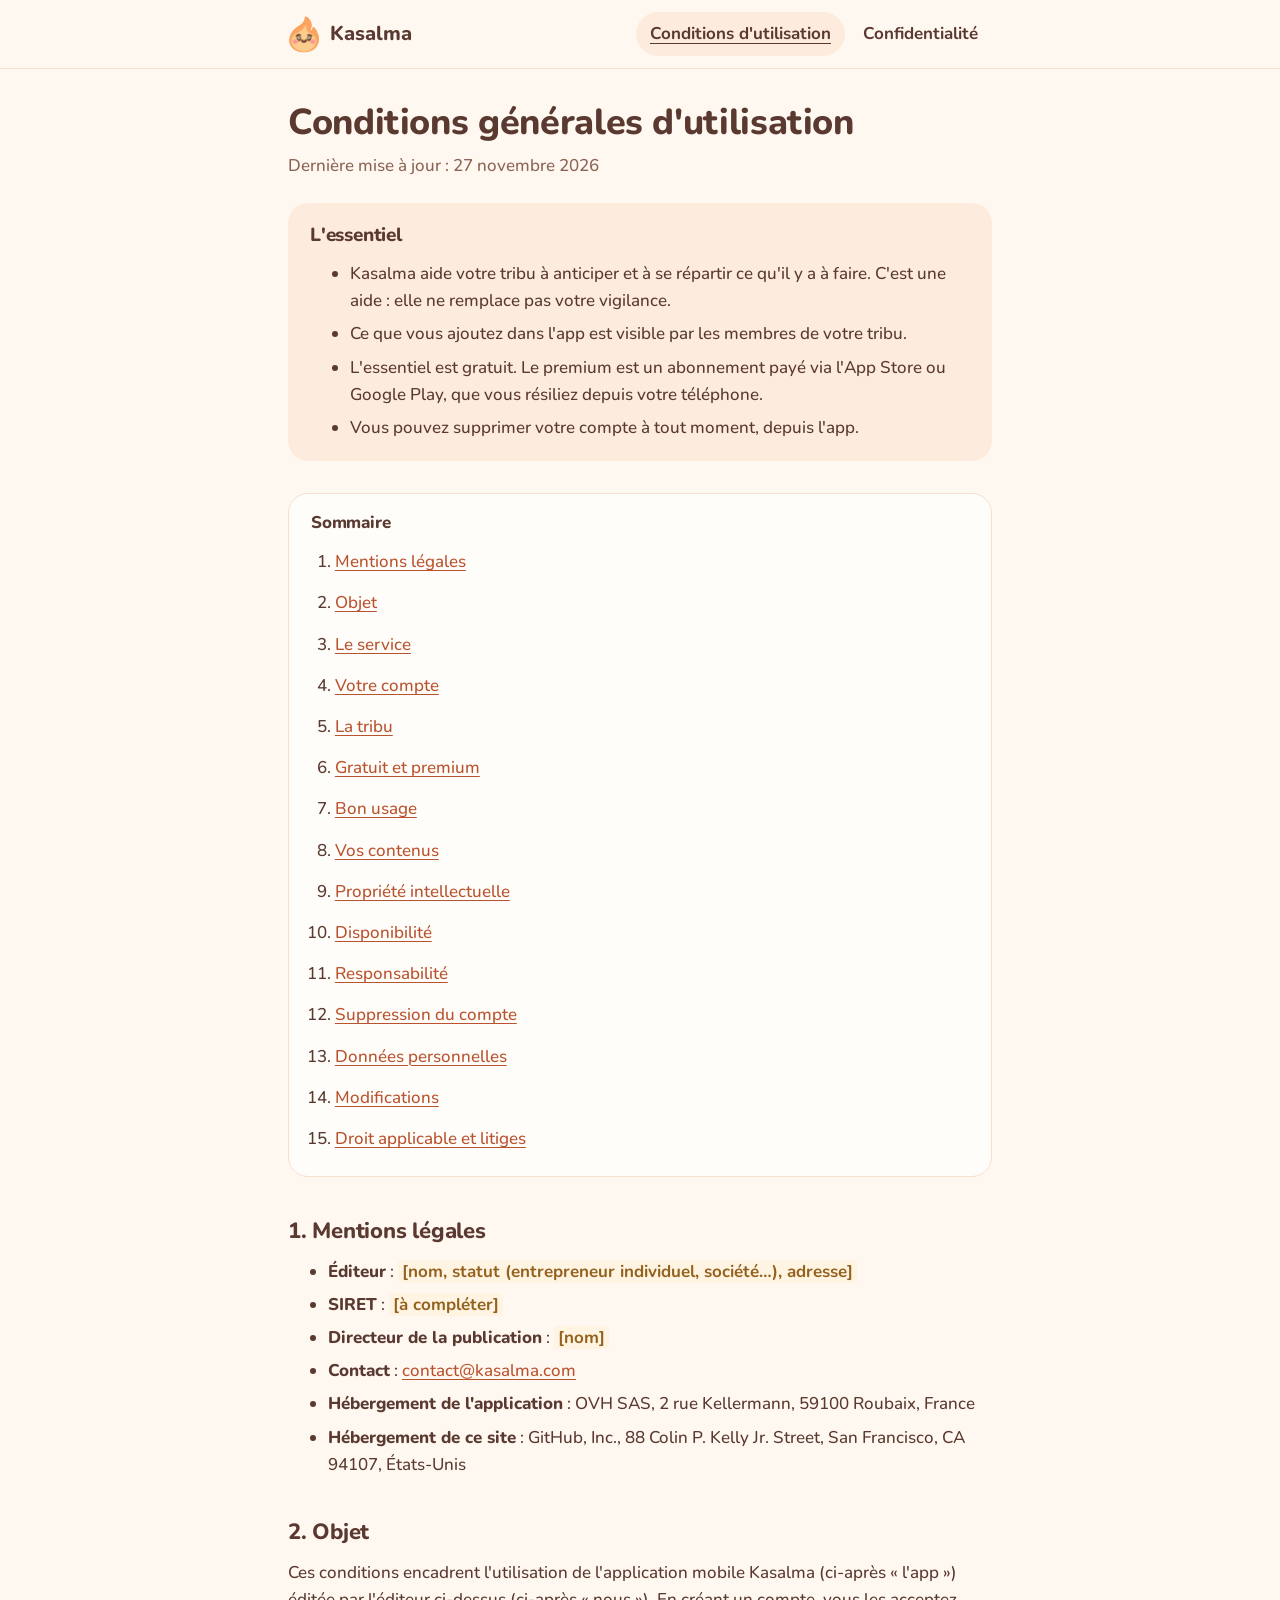
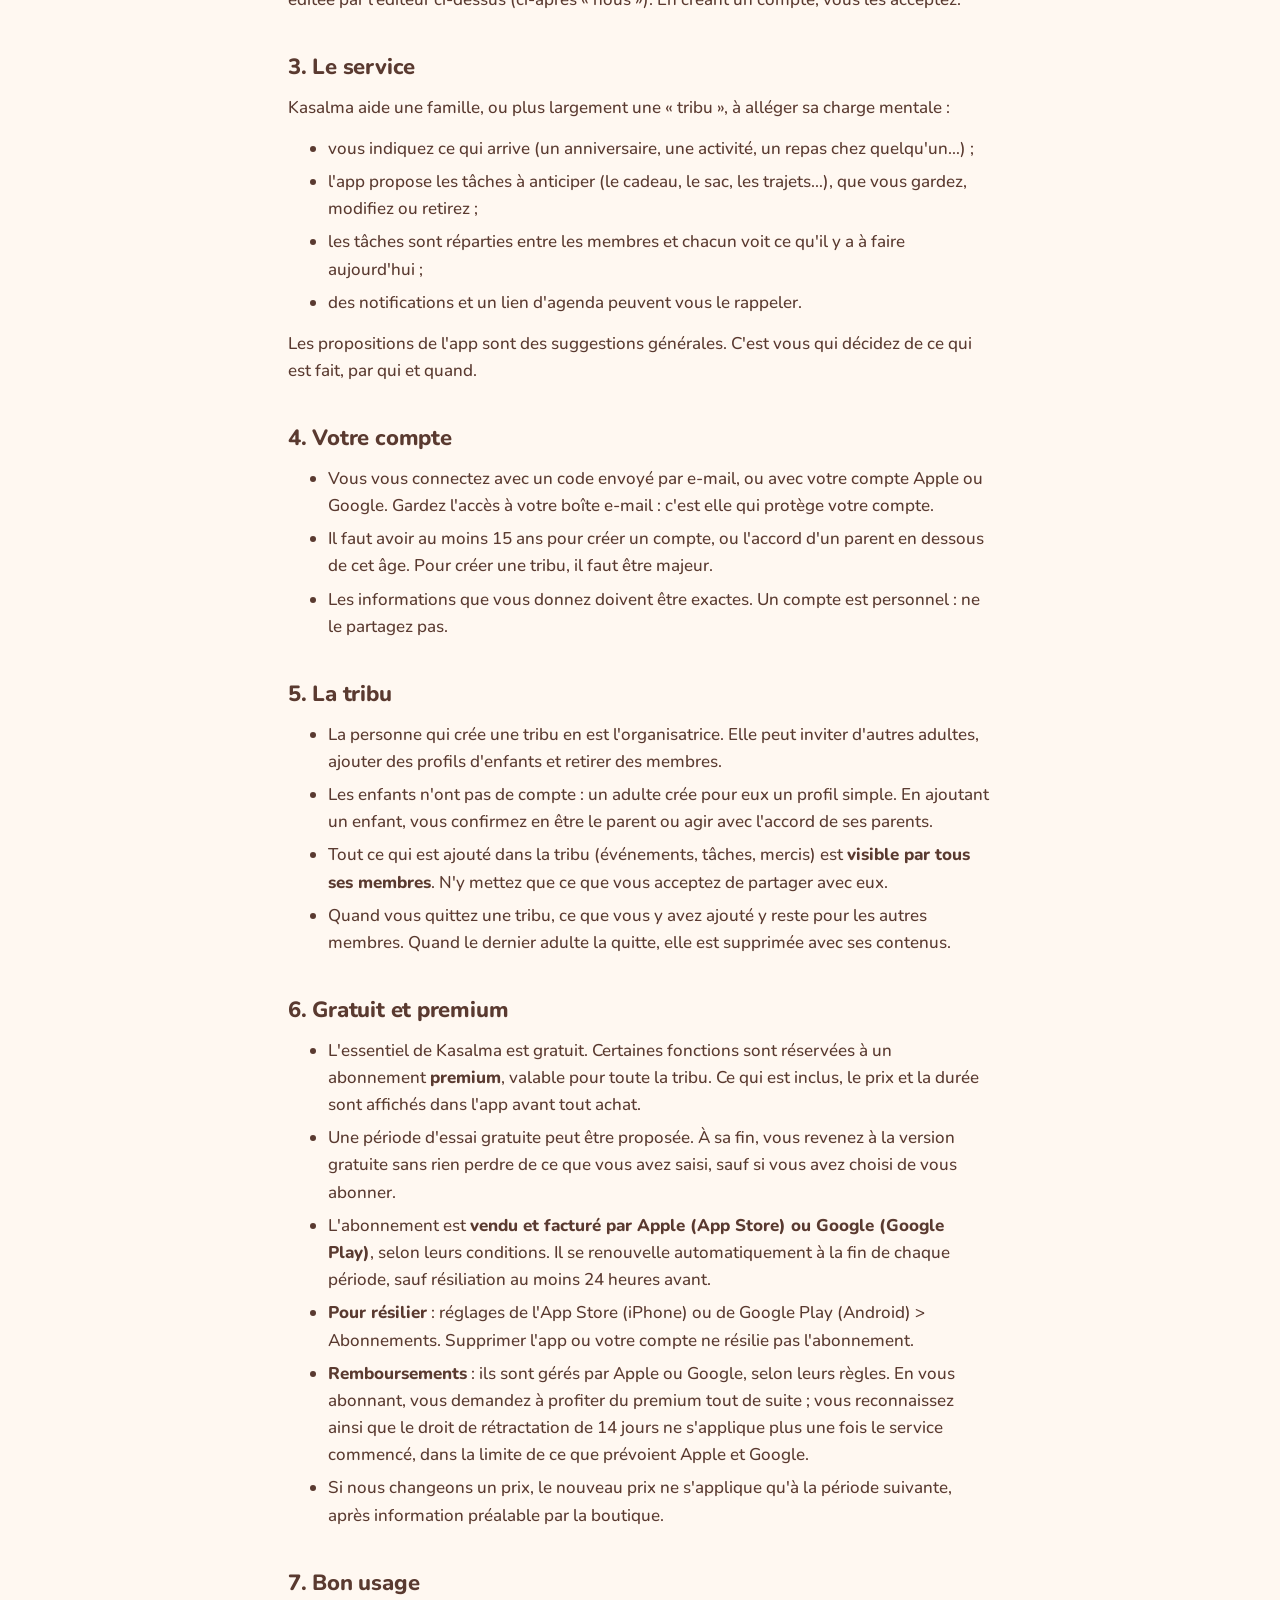
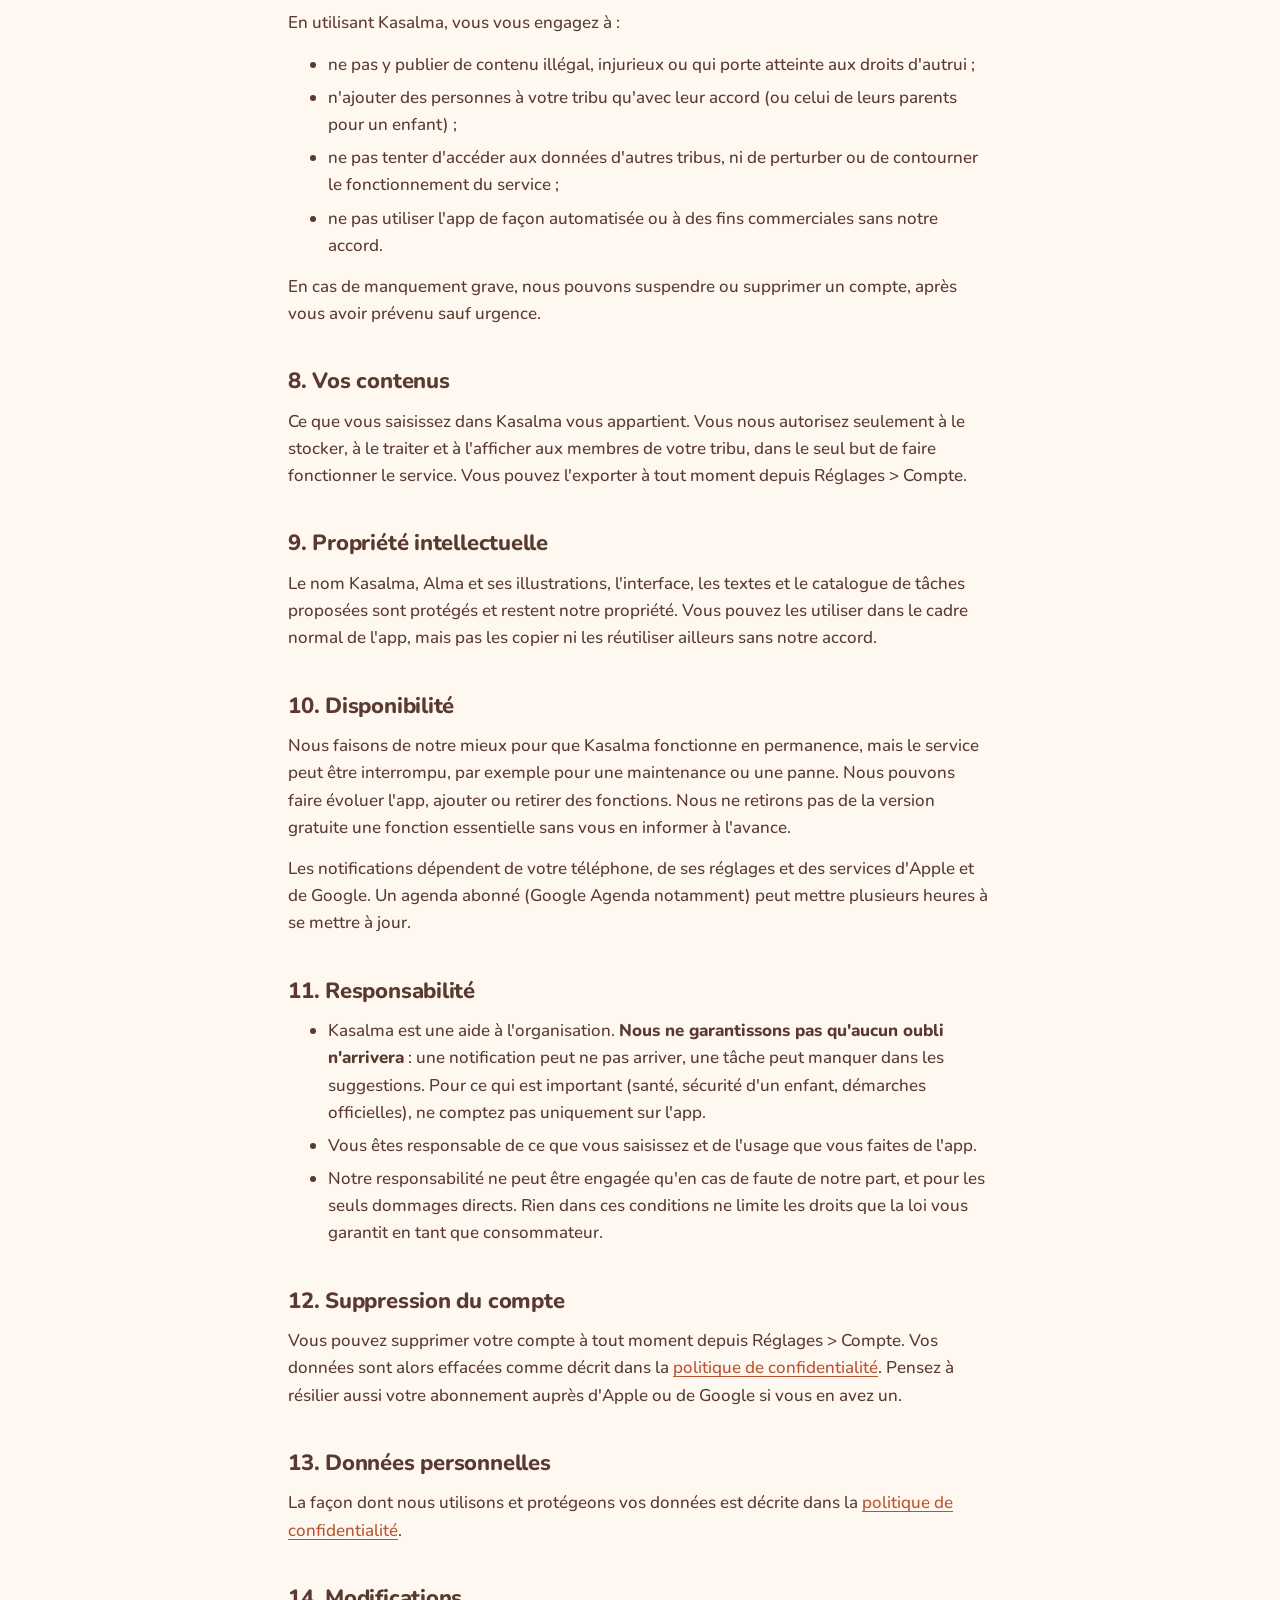
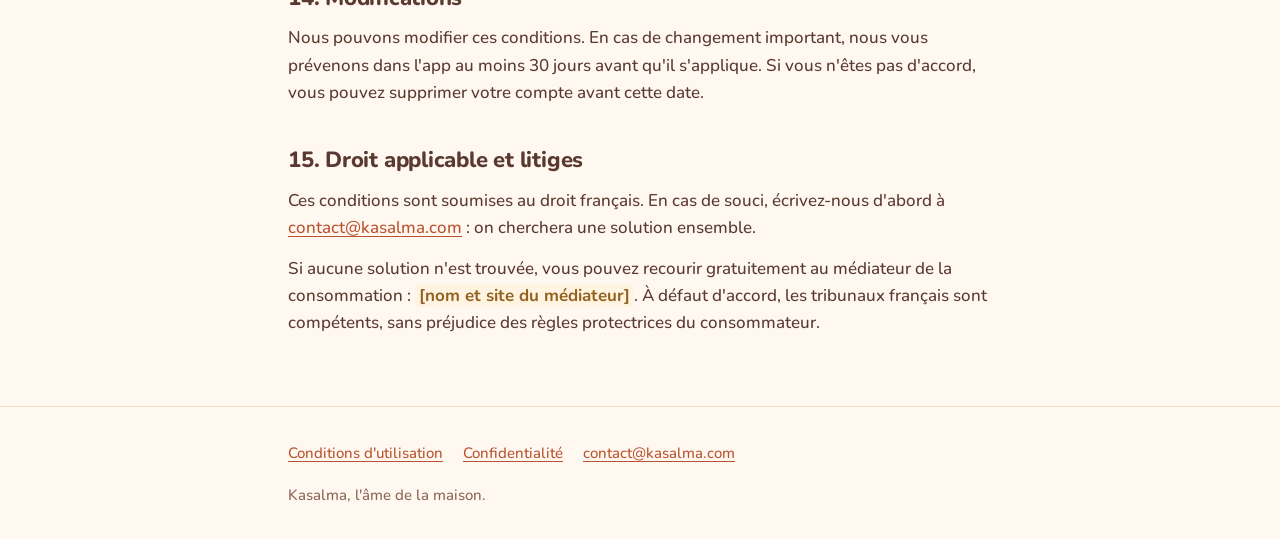
==== docs/fr/cgu/index.html @ 4146f673 "Pages légales sous /fr/ (/fr/cgu/, /fr/confidentialite/) Prépare une future version anglaise (/en/)." ====
<!doctype html>
<html lang="fr">
<head>
  <meta charset="utf-8">
  <meta name="viewport" content="width=device-width, initial-scale=1">
  <title>Conditions d'utilisation · Kasalma</title>
  <meta name="description" content="Les conditions générales d'utilisation de l'application Kasalma et les mentions légales.">
  <meta name="theme-color" content="#FFF8F1" media="(prefers-color-scheme: light)">
  <meta name="theme-color" content="#33231E" media="(prefers-color-scheme: dark)">
  <link rel="icon" href="../../assets/favicon.svg" type="image/svg+xml">
  <link rel="stylesheet" href="../../assets/style.css">
  <link rel="canonical" href="https://kasalma.com/fr/cgu/">
  <script src="../../assets/site.js" defer></script>
</head>
<body>
  <a class="skip-link" href="#contenu">Aller au contenu</a>

  <header class="site-header">
    <div class="wrap">
      <a class="brand" href="../../"><img src="../../assets/alma.svg" alt="" width="32" height="37">Kasalma</a>
      <nav class="site-nav" aria-label="Menu principal">
        <ul>
          <li><a href="./" aria-current="page">Conditions d'utilisation</a></li>
          <li><a href="../confidentialite/">Confidentialité</a></li>
        </ul>
      </nav>
    </div>
  </header>

  <main id="contenu" tabindex="-1">
    <div class="wrap">
      <h1>Conditions générales d'utilisation</h1>
      <p class="meta">Dernière mise à jour : 27 novembre 2026</p>

      <section class="summary-box" aria-labelledby="essentiel">
        <h2 id="essentiel">L'essentiel</h2>
        <ul>
          <li>Kasalma aide votre tribu à anticiper et à se répartir ce qu'il y a à faire. C'est une aide : elle ne remplace pas votre vigilance.</li>
          <li>Ce que vous ajoutez dans l'app est visible par les membres de votre tribu.</li>
          <li>L'essentiel est gratuit. Le premium est un abonnement payé via l'App Store ou Google Play, que vous résiliez depuis votre téléphone.</li>
          <li>Vous pouvez supprimer votre compte à tout moment, depuis l'app.</li>
        </ul>
      </section>

      <nav class="toc" aria-labelledby="sommaire">
        <h2 id="sommaire">Sommaire</h2>
        <ol>
          <li><a href="#mentions">Mentions légales</a></li>
          <li><a href="#objet">Objet</a></li>
          <li><a href="#service">Le service</a></li>
          <li><a href="#compte">Votre compte</a></li>
          <li><a href="#tribu">La tribu</a></li>
          <li><a href="#premium">Gratuit et premium</a></li>
          <li><a href="#usage">Bon usage</a></li>
          <li><a href="#contenus">Vos contenus</a></li>
          <li><a href="#propriete">Propriété intellectuelle</a></li>
          <li><a href="#disponibilite">Disponibilité</a></li>
          <li><a href="#responsabilite">Responsabilité</a></li>
          <li><a href="#fin">Suppression du compte</a></li>
          <li><a href="#donnees">Données personnelles</a></li>
          <li><a href="#modifications">Modifications</a></li>
          <li><a href="#droit">Droit applicable et litiges</a></li>
        </ol>
      </nav>

      <h2 id="mentions">1. Mentions légales</h2>
      <ul>
        <li><strong>Éditeur</strong> : <span class="todo">[nom, statut (entrepreneur individuel, société…), adresse]</span></li>
        <li><strong>SIRET</strong> : <span class="todo">[à compléter]</span></li>
        <li><strong>Directeur de la publication</strong> : <span class="todo">[nom]</span></li>
        <li><strong>Contact</strong> : <a href="mailto:contact@kasalma.com">contact@kasalma.com</a></li>
        <li><strong>Hébergement de l'application</strong> : OVH SAS, 2 rue Kellermann, 59100 Roubaix, France</li>
        <li><strong>Hébergement de ce site</strong> : GitHub, Inc., 88 Colin P. Kelly Jr. Street, San Francisco, CA 94107, États-Unis</li>
      </ul>

      <h2 id="objet">2. Objet</h2>
      <p>Ces conditions encadrent l'utilisation de l'application mobile Kasalma (ci-après « l'app ») éditée par l'éditeur ci-dessus (ci-après « nous »). En créant un compte, vous les acceptez.</p>

      <h2 id="service">3. Le service</h2>
      <p>Kasalma aide une famille, ou plus largement une « tribu », à alléger sa charge mentale :</p>
      <ul>
        <li>vous indiquez ce qui arrive (un anniversaire, une activité, un repas chez quelqu'un…) ;</li>
        <li>l'app propose les tâches à anticiper (le cadeau, le sac, les trajets…), que vous gardez, modifiez ou retirez ;</li>
        <li>les tâches sont réparties entre les membres et chacun voit ce qu'il y a à faire aujourd'hui ;</li>
        <li>des notifications et un lien d'agenda peuvent vous le rappeler.</li>
      </ul>
      <p>Les propositions de l'app sont des suggestions générales. C'est vous qui décidez de ce qui est fait, par qui et quand.</p>

      <h2 id="compte">4. Votre compte</h2>
      <ul>
        <li>Vous vous connectez avec un code envoyé par e-mail, ou avec votre compte Apple ou Google. Gardez l'accès à votre boîte e-mail : c'est elle qui protège votre compte.</li>
        <li>Il faut avoir au moins 15 ans pour créer un compte, ou l'accord d'un parent en dessous de cet âge. Pour créer une tribu, il faut être majeur.</li>
        <li>Les informations que vous donnez doivent être exactes. Un compte est personnel : ne le partagez pas.</li>
      </ul>

      <h2 id="tribu">5. La tribu</h2>
      <ul>
        <li>La personne qui crée une tribu en est l'organisatrice. Elle peut inviter d'autres adultes, ajouter des profils d'enfants et retirer des membres.</li>
        <li>Les enfants n'ont pas de compte : un adulte crée pour eux un profil simple. En ajoutant un enfant, vous confirmez en être le parent ou agir avec l'accord de ses parents.</li>
        <li>Tout ce qui est ajouté dans la tribu (événements, tâches, mercis) est <strong>visible par tous ses membres</strong>. N'y mettez que ce que vous acceptez de partager avec eux.</li>
        <li>Quand vous quittez une tribu, ce que vous y avez ajouté y reste pour les autres membres. Quand le dernier adulte la quitte, elle est supprimée avec ses contenus.</li>
      </ul>

      <h2 id="premium">6. Gratuit et premium</h2>
      <ul>
        <li>L'essentiel de Kasalma est gratuit. Certaines fonctions sont réservées à un abonnement <strong>premium</strong>, valable pour toute la tribu. Ce qui est inclus, le prix et la durée sont affichés dans l'app avant tout achat.</li>
        <li>Une période d'essai gratuite peut être proposée. À sa fin, vous revenez à la version gratuite sans rien perdre de ce que vous avez saisi, sauf si vous avez choisi de vous abonner.</li>
        <li>L'abonnement est <strong>vendu et facturé par Apple (App Store) ou Google (Google Play)</strong>, selon leurs conditions. Il se renouvelle automatiquement à la fin de chaque période, sauf résiliation au moins 24 heures avant.</li>
        <li><strong>Pour résilier</strong> : réglages de l'App Store (iPhone) ou de Google Play (Android) &gt; Abonnements. Supprimer l'app ou votre compte ne résilie pas l'abonnement.</li>
        <li><strong>Remboursements</strong> : ils sont gérés par Apple ou Google, selon leurs règles. En vous abonnant, vous demandez à profiter du premium tout de suite ; vous reconnaissez ainsi que le droit de rétractation de 14 jours ne s'applique plus une fois le service commencé, dans la limite de ce que prévoient Apple et Google.</li>
        <li>Si nous changeons un prix, le nouveau prix ne s'applique qu'à la période suivante, après information préalable par la boutique.</li>
      </ul>

      <h2 id="usage">7. Bon usage</h2>
      <p>En utilisant Kasalma, vous vous engagez à :</p>
      <ul>
        <li>ne pas y publier de contenu illégal, injurieux ou qui porte atteinte aux droits d'autrui ;</li>
        <li>n'ajouter des personnes à votre tribu qu'avec leur accord (ou celui de leurs parents pour un enfant) ;</li>
        <li>ne pas tenter d'accéder aux données d'autres tribus, ni de perturber ou de contourner le fonctionnement du service ;</li>
        <li>ne pas utiliser l'app de façon automatisée ou à des fins commerciales sans notre accord.</li>
      </ul>
      <p>En cas de manquement grave, nous pouvons suspendre ou supprimer un compte, après vous avoir prévenu sauf urgence.</p>

      <h2 id="contenus">8. Vos contenus</h2>
      <p>Ce que vous saisissez dans Kasalma vous appartient. Vous nous autorisez seulement à le stocker, à le traiter et à l'afficher aux membres de votre tribu, dans le seul but de faire fonctionner le service. Vous pouvez l'exporter à tout moment depuis Réglages &gt; Compte.</p>

      <h2 id="propriete">9. Propriété intellectuelle</h2>
      <p>Le nom Kasalma, Alma et ses illustrations, l'interface, les textes et le catalogue de tâches proposées sont protégés et restent notre propriété. Vous pouvez les utiliser dans le cadre normal de l'app, mais pas les copier ni les réutiliser ailleurs sans notre accord.</p>

      <h2 id="disponibilite">10. Disponibilité</h2>
      <p>Nous faisons de notre mieux pour que Kasalma fonctionne en permanence, mais le service peut être interrompu, par exemple pour une maintenance ou une panne. Nous pouvons faire évoluer l'app, ajouter ou retirer des fonctions. Nous ne retirons pas de la version gratuite une fonction essentielle sans vous en informer à l'avance.</p>
      <p>Les notifications dépendent de votre téléphone, de ses réglages et des services d'Apple et de Google. Un agenda abonné (Google Agenda notamment) peut mettre plusieurs heures à se mettre à jour.</p>

      <h2 id="responsabilite">11. Responsabilité</h2>
      <ul>
        <li>Kasalma est une aide à l'organisation. <strong>Nous ne garantissons pas qu'aucun oubli n'arrivera</strong> : une notification peut ne pas arriver, une tâche peut manquer dans les suggestions. Pour ce qui est important (santé, sécurité d'un enfant, démarches officielles), ne comptez pas uniquement sur l'app.</li>
        <li>Vous êtes responsable de ce que vous saisissez et de l'usage que vous faites de l'app.</li>
        <li>Notre responsabilité ne peut être engagée qu'en cas de faute de notre part, et pour les seuls dommages directs. Rien dans ces conditions ne limite les droits que la loi vous garantit en tant que consommateur.</li>
      </ul>

      <h2 id="fin">12. Suppression du compte</h2>
      <p>Vous pouvez supprimer votre compte à tout moment depuis Réglages &gt; Compte. Vos données sont alors effacées comme décrit dans la <a href="../confidentialite/#duree">politique de confidentialité</a>. Pensez à résilier aussi votre abonnement auprès d'Apple ou de Google si vous en avez un.</p>

      <h2 id="donnees">13. Données personnelles</h2>
      <p>La façon dont nous utilisons et protégeons vos données est décrite dans la <a href="../confidentialite/">politique de confidentialité</a>.</p>

      <h2 id="modifications">14. Modifications</h2>
      <p>Nous pouvons modifier ces conditions. En cas de changement important, nous vous prévenons dans l'app au moins 30 jours avant qu'il s'applique. Si vous n'êtes pas d'accord, vous pouvez supprimer votre compte avant cette date.</p>

      <h2 id="droit">15. Droit applicable et litiges</h2>
      <p>Ces conditions sont soumises au droit français. En cas de souci, écrivez-nous d'abord à <a href="mailto:contact@kasalma.com">contact@kasalma.com</a> : on cherchera une solution ensemble.</p>
      <p>Si aucune solution n'est trouvée, vous pouvez recourir gratuitement au médiateur de la consommation : <span class="todo">[nom et site du médiateur]</span>. À défaut d'accord, les tribunaux français sont compétents, sans préjudice des règles protectrices du consommateur.</p>
    </div>
  </main>

  <footer class="site-footer">
    <div class="wrap">
      <ul>
        <li><a href="./">Conditions d'utilisation</a></li>
        <li><a href="../confidentialite/">Confidentialité</a></li>
        <li><a href="mailto:contact@kasalma.com">contact@kasalma.com</a></li>
      </ul>
      <p>Kasalma, l'âme de la maison.</p>
    </div>
  </footer>
</body>
</html>
---- docs/assets/style.css ----
/* Kasalma — site. Couleurs et typo reprises du handoff design (tokens/colors.css, typography.css). */

@font-face {
  font-family: 'Nunito';
  src: url('fonts/Nunito_500Medium.ttf') format('truetype');
  font-weight: 500;
  font-style: normal;
  font-display: swap;
}
@font-face {
  font-family: 'Nunito';
  src: url('fonts/Nunito_700Bold.ttf') format('truetype');
  font-weight: 700;
  font-style: normal;
  font-display: swap;
}
@font-face {
  font-family: 'Nunito';
  src: url('fonts/Nunito_800ExtraBold.ttf') format('truetype');
  font-weight: 800;
  font-style: normal;
  font-display: swap;
}

:root {
  color-scheme: light dark;
  --font-sans: 'Nunito', ui-rounded, 'SF Pro Rounded', system-ui, sans-serif;

  --bg-app: #FFF8F1;
  --bg-sunken: #FDEFE4;
  --surface-card: #FFFDF9;
  --surface-hearth: #FDEBDD;
  --border-soft: #F5E0D0;
  --border-strong: #D4AE97;
  --text-strong: #5A3A30;
  --text-body: #5A3A30;
  --text-muted: #8C6455;
  --text-link: #B9532F;
  --accent: #B9532F;
  --accent-hover: #9E4626;
  --text-on-accent: #FFFFFF;
  --gentle-bg: #FFF4E2;
  --gentle-fg: #94621F;
  --focus-ring: #4E7563;

  --radius-card: 20px;
  --radius-pill: 999px;
}

@media (prefers-color-scheme: dark) {
  :root {
    --bg-app: #33231E;
    --bg-sunken: #2B1D18;
    --surface-card: #402D26;
    --surface-hearth: #4A3128;
    --border-soft: #4A352D;
    --border-strong: #5A4239;
    --text-strong: #FBEFE6;
    --text-body: #FBEFE6;
    --text-muted: #D9C2B5;
    --text-link: #F6A882;
    --accent: #F6A882;
    --accent-hover: #F9BB9A;
    --text-on-accent: #33231E;
    --gentle-bg: #3A2A15;
    --gentle-fg: #FFD190;
    --focus-ring: #93C2AC;
  }
}

*,
*::before,
*::after {
  box-sizing: border-box;
}

html {
  -webkit-text-size-adjust: 100%;
  text-size-adjust: 100%;
}

body {
  margin: 0;
  background: var(--bg-app);
  color: var(--text-body);
  font: 500 1.0625rem/1.6 var(--font-sans);
  overflow-wrap: break-word;
}

@media (prefers-reduced-motion: no-preference) {
  html { scroll-behavior: smooth; }
}

a {
  color: var(--text-link);
  text-decoration-thickness: 1px;
  text-underline-offset: 0.18em;
}
a:hover { text-decoration-thickness: 2px; }

:focus-visible {
  outline: 3px solid var(--focus-ring);
  outline-offset: 3px;
  border-radius: 6px;
}

.skip-link {
  position: absolute;
  left: 16px;
  top: -100px;
  z-index: 10;
  padding: 12px 18px;
  background: var(--accent);
  color: var(--text-on-accent);
  font-weight: 700;
  border-radius: var(--radius-pill);
  text-decoration: none;
}
.skip-link:focus { top: 12px; }

.wrap {
  width: 100%;
  max-width: 46rem;
  margin: 0 auto;
  padding: 0 16px;
}

/* En-tête */
.site-header {
  border-bottom: 1px solid var(--border-soft);
}
.site-header .wrap {
  display: flex;
  flex-wrap: wrap;
  align-items: center;
  justify-content: space-between;
  gap: 8px 16px;
  padding-top: 12px;
  padding-bottom: 12px;
}
.brand {
  display: inline-flex;
  align-items: center;
  gap: 10px;
  min-height: 44px;
  color: var(--text-strong);
  font-weight: 800;
  font-size: 1.25rem;
  text-decoration: none;
}
.brand img { width: 32px; height: 37px; }

.site-nav ul {
  display: flex;
  flex-wrap: wrap;
  gap: 4px;
  margin: 0;
  padding: 0;
  list-style: none;
}
.site-nav li + li { margin-top: 0; }
.site-nav a {
  display: inline-flex;
  align-items: center;
  min-height: 44px;
  padding: 0 14px;
  border-radius: var(--radius-pill);
  color: var(--text-strong);
  font-weight: 700;
  text-decoration: none;
}
.site-nav a:hover { background: var(--bg-sunken); }
.site-nav a[aria-current="page"] {
  background: var(--surface-hearth);
  text-decoration: underline;
  text-underline-offset: 0.25em;
}

/* Contenu */
main { padding: 32px 0 56px; }

h1, h2, h3 {
  color: var(--text-strong);
  font-weight: 800;
  letter-spacing: -0.01em;
}
h1 { font-size: clamp(1.75rem, 1.3rem + 2vw, 2.25rem); line-height: 1.2; margin: 0 0 8px; }
h2 { font-size: 1.375rem; line-height: 1.3; margin: 40px 0 12px; scroll-margin-top: 16px; }
h3 { font-size: 1.1875rem; line-height: 1.35; margin: 24px 0 8px; }

p, ul, ol, table { margin: 0 0 14px; }
li + li { margin-top: 6px; }
strong { font-weight: 800; color: var(--text-strong); }

.meta {
  color: var(--text-muted);
  margin-bottom: 24px;
}

.summary-box {
  margin: 0 0 32px;
  padding: 20px 22px;
  background: var(--surface-hearth);
  border-radius: var(--radius-card);
}
.summary-box h2 { margin-top: 0; font-size: 1.1875rem; }
.summary-box ul { margin-bottom: 0; }

.toc {
  margin: 0 0 32px;
  padding: 18px 22px;
  background: var(--surface-card);
  border: 1px solid var(--border-soft);
  border-radius: var(--radius-card);
}
.toc h2 { margin: 0 0 8px; font-size: 1.0625rem; }
.toc ol { margin: 0; padding-left: 1.4em; }
.toc li + li { margin-top: 2px; }
.toc a { display: inline-block; padding: 6px 0; }

/* Mention à compléter avant publication */
.todo {
  padding: 0 4px;
  background: var(--gentle-bg);
  color: var(--gentle-fg);
  border-radius: 4px;
  font-weight: 700;
}

.table-scroll { overflow-x: auto; margin: 0 0 14px; }
table {
  width: 100%;
  border-collapse: collapse;
  font-size: 0.9375rem;
  line-height: 1.5;
}
caption {
  text-align: left;
  font-weight: 700;
  color: var(--text-strong);
  padding-bottom: 8px;
}
th, td {
  padding: 10px 12px;
  text-align: left;
  vertical-align: top;
  border-bottom: 1px solid var(--border-soft);
}
thead th {
  background: var(--bg-sunken);
  color: var(--text-strong);
  font-weight: 800;
}

/* Accueil */
.hero {
  display: grid;
  justify-items: center;
  text-align: center;
  padding: 24px 0 8px;
}
.hero img { width: 140px; height: auto; margin-bottom: 16px; }
.hero .tagline {
  font-size: 1.1875rem;
  max-width: 32rem;
  margin: 8px auto 24px;
}

/* Pied de page */
.site-footer {
  border-top: 1px solid var(--border-soft);
  padding: 24px 0 32px;
  color: var(--text-muted);
  font-size: 0.9375rem;
}
.site-footer ul {
  display: flex;
  flex-wrap: wrap;
  gap: 4px 20px;
  margin: 0 0 8px;
  padding: 0;
  list-style: none;
}
.site-footer li + li { margin-top: 0; }
.site-footer a { display: inline-block; padding: 10px 0; }
.site-footer p { margin: 0; }

/* Sur téléphone, les tableaux deviennent des fiches : chaque cellule affiche son intitulé. */
@media (max-width: 559px) {
  table.stack thead {
    position: absolute;
    width: 1px;
    height: 1px;
    overflow: hidden;
    clip-path: inset(50%);
    white-space: nowrap;
  }
  table.stack,
  table.stack caption,
  table.stack tbody,
  table.stack tr,
  table.stack th,
  table.stack td {
    display: block;
  }
  table.stack tr {
    margin-bottom: 12px;
    padding: 12px 14px;
    background: var(--surface-card);
    border: 1px solid var(--border-soft);
    border-radius: 14px;
  }
  table.stack th,
  table.stack td {
    padding: 4px 0;
    border: 0;
  }
  table.stack [data-label]::before {
    content: attr(data-label);
    display: block;
    color: var(--text-muted);
    font-size: 0.8125rem;
    font-weight: 700;
  }
  table.stack th[scope="row"]::before { display: none; }
  table.stack th[scope="row"] { font-size: 1.0625rem; }
}

/* ——— Utilitaires ——— */
.sr-only {
  position: absolute;
  width: 1px;
  height: 1px;
  overflow: hidden;
  clip-path: inset(50%);
  white-space: nowrap;
}
.hp { position: absolute; left: -10000px; width: 1px; height: 1px; overflow: hidden; }
.wrap-wide { max-width: 68rem; }

.btn {
  display: inline-flex;
  align-items: center;
  justify-content: center;
  min-height: 48px;
  padding: 0 22px;
  border: 0;
  border-radius: var(--radius-pill);
  background: var(--accent);
  color: var(--text-on-accent);
  font: 800 1.0625rem/1 var(--font-sans);
  cursor: pointer;
  text-decoration: none;
}
.btn:hover { background: var(--accent-hover); }
.btn:disabled { opacity: 0.6; cursor: progress; }

.site-nav a.nav-cta {
  background: var(--accent);
  color: var(--text-on-accent);
}
.site-nav a.nav-cta:hover { background: var(--accent-hover); }

/* ——— Accueil ——— */
main.landing { padding: 0; }

.hero-split { padding: 40px 0 48px; }
.hero-grid {
  display: grid;
  gap: 32px;
  align-items: center;
}
@media (min-width: 860px) {
  .hero-grid { grid-template-columns: 1.15fr 0.85fr; gap: 48px; }
}
.eyebrow {
  display: inline-block;
  margin: 0 0 12px;
  padding: 4px 12px;
  background: var(--surface-hearth);
  border-radius: var(--radius-pill);
  color: var(--text-strong);
  font-weight: 700;
  font-size: 0.9375rem;
}
.hero-text h1 {
  font-size: clamp(2rem, 1.4rem + 3vw, 3rem);
  line-height: 1.1;
  margin-bottom: 16px;
}
.lead { font-size: 1.1875rem; line-height: 1.55; margin-bottom: 28px; }

.hero-visual { display: flex; justify-content: center; }
.hero-visual img,
.step img {
  width: 100%;
  height: auto;
  border-radius: 36px;
  box-shadow: 0 18px 40px rgba(90, 58, 48, 0.16);
}
.hero-visual img { max-width: 340px; }

/* Liste d'attente */
.waitlist {
  padding: 20px;
  background: var(--surface-card);
  border: 1px solid var(--border-soft);
  border-radius: var(--radius-card);
}
.waitlist-title { margin: 0 0 12px; font-size: 1.1875rem; }
.waitlist-row { display: flex; flex-wrap: wrap; gap: 10px; }
.waitlist input[type="email"] {
  flex: 1 1 14rem;
  min-height: 48px;
  padding: 0 16px;
  border: 2px solid var(--border-strong);
  border-radius: var(--radius-pill);
  background: var(--bg-app);
  color: var(--text-body);
  font: 500 1.0625rem var(--font-sans);
}
.waitlist input[type="email"]::placeholder { color: var(--text-muted); }
.waitlist .btn { flex: 0 0 auto; }
@media (max-width: 420px) {
  .waitlist .btn { flex: 1 1 100%; }
}
.device {
  display: flex;
  flex-wrap: wrap;
  align-items: center;
  gap: 4px 16px;
  margin: 12px 0 0;
  padding: 0;
  border: 0;
}
.device legend { float: left; margin-right: 8px; padding: 0; font-weight: 700; }
.device label {
  display: inline-flex;
  align-items: center;
  gap: 8px;
  min-height: 44px;
  cursor: pointer;
}
.device input { width: 20px; height: 20px; accent-color: var(--accent); }
.optional { color: var(--text-muted); font-weight: 500; }
.fine { margin: 8px 0 0; font-size: 0.875rem; color: var(--text-muted); }
.status:empty { display: none; }
.status { margin: 12px 0 0; font-weight: 700; }
.status[data-state="ok"] { color: var(--text-strong); }
.status[data-state="error"] { color: var(--gentle-fg); }

.waitlist-center { max-width: 34rem; margin: 0 auto; text-align: left; }

/* Bandeau */
.band { background: var(--surface-hearth); padding: 28px 0; }
.band-quote {
  margin: 0;
  text-align: center;
  color: var(--text-strong);
  font-weight: 800;
  font-size: clamp(1.25rem, 1rem + 1.2vw, 1.625rem);
  line-height: 1.35;
}

/* Sections */
.section { padding: 56px 0; }
.section-soft { background: var(--bg-sunken); }
.section-hearth { background: var(--surface-hearth); text-align: center; }
.section-title {
  margin: 0 0 28px;
  font-size: clamp(1.5rem, 1.2rem + 1.4vw, 2rem);
  line-height: 1.2;
}
.section-hearth .section-title { text-align: center; margin-bottom: 20px; }
.cta-alma { display: block; margin: 0 auto 8px; }

/* Étapes */
.steps {
  display: grid;
  gap: 40px;
  margin: 0;
  padding: 0;
  list-style: none;
}
@media (min-width: 860px) {
  .steps { grid-template-columns: repeat(3, 1fr); gap: 32px; }
}
.step { margin: 0; }
.step img { display: block; max-width: 280px; margin: 0 auto 20px; }
.step h3 { display: flex; align-items: center; gap: 10px; margin: 0 0 8px; font-size: 1.25rem; }
.step-num {
  display: inline-grid;
  place-items: center;
  flex: 0 0 auto;
  width: 32px;
  height: 32px;
  border-radius: 50%;
  background: var(--accent);
  color: var(--text-on-accent);
  font-size: 1rem;
}
.example {
  max-width: 280px;
  min-height: 300px;
  margin: 0 auto 20px;
  padding: 18px;
  background: var(--surface-card);
  border: 1px solid var(--border-soft);
  border-radius: var(--radius-card);
  box-shadow: 0 18px 40px rgba(90, 58, 48, 0.10);
  font-size: 0.9375rem;
  line-height: 1.4;
}
@media (min-width: 860px) {
  .example { min-height: 0; margin-top: 60px; margin-bottom: 80px; }
}
.example-title { margin: 0 0 12px; font-weight: 800; color: var(--text-strong); }
.example ul { margin: 0; padding: 0; list-style: none; }
.example li {
  display: grid;
  gap: 2px;
  margin: 0;
  padding: 10px 0 10px 30px;
  border-top: 1px solid var(--border-soft);
  position: relative;
}
.example li::before {
  content: "";
  position: absolute;
  left: 2px;
  top: 12px;
  width: 16px;
  height: 16px;
  border: 2px solid var(--border-strong);
  border-radius: 50%;
}
.example .due { color: var(--text-muted); font-size: 0.8125rem; font-weight: 700; }

/* Points forts */
.features {
  display: grid;
  gap: 16px;
  margin: 0;
  padding: 0;
  list-style: none;
}
@media (min-width: 640px) {
  .features { grid-template-columns: 1fr 1fr; }
}
.features li {
  margin: 0;
  padding: 22px;
  background: var(--surface-card);
  border-radius: var(--radius-card);
}
.features h3 { margin: 0 0 6px; }
.features p { margin: 0; }

/* Questions */
.faq details {
  border-bottom: 1px solid var(--border-soft);
}
.faq summary {
  display: flex;
  align-items: center;
  justify-content: space-between;
  gap: 16px;
  min-height: 56px;
  padding: 12px 0;
  cursor: pointer;
  color: var(--text-strong);
  font-weight: 800;
  font-size: 1.125rem;
  list-style: none;
}
.faq summary::-webkit-details-marker { display: none; }
.faq summary::after {
  content: "+";
  flex: 0 0 auto;
  font-size: 1.5rem;
  line-height: 1;
  color: var(--text-link);
}
.faq details[open] summary::after { content: "−"; }
.faq details p { margin: 0 0 16px; }

/* Sur téléphone, le menu de l'accueil se réduit au bouton d'inscription. */
@media (max-width: 559px) {
  .site-nav li:has(> a[href^="#"]:not(.nav-cta)) { display: none; }
}
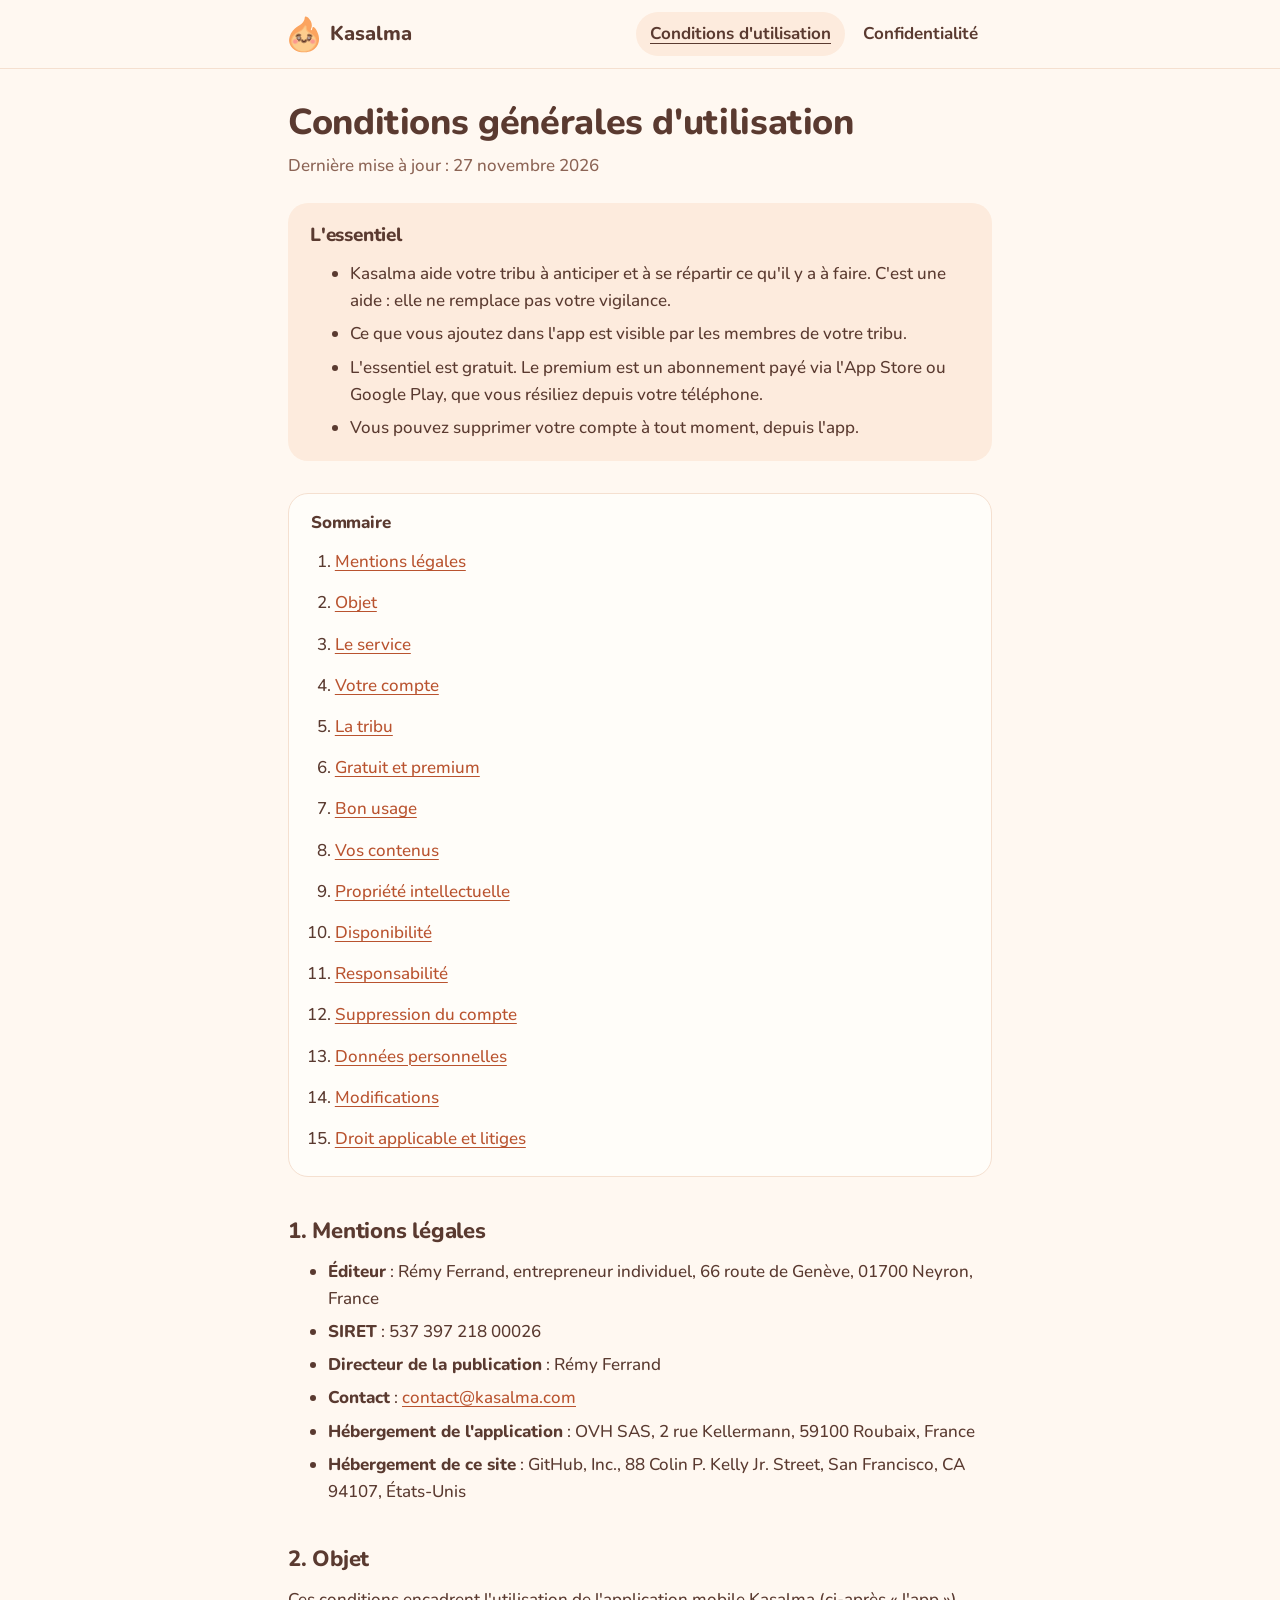
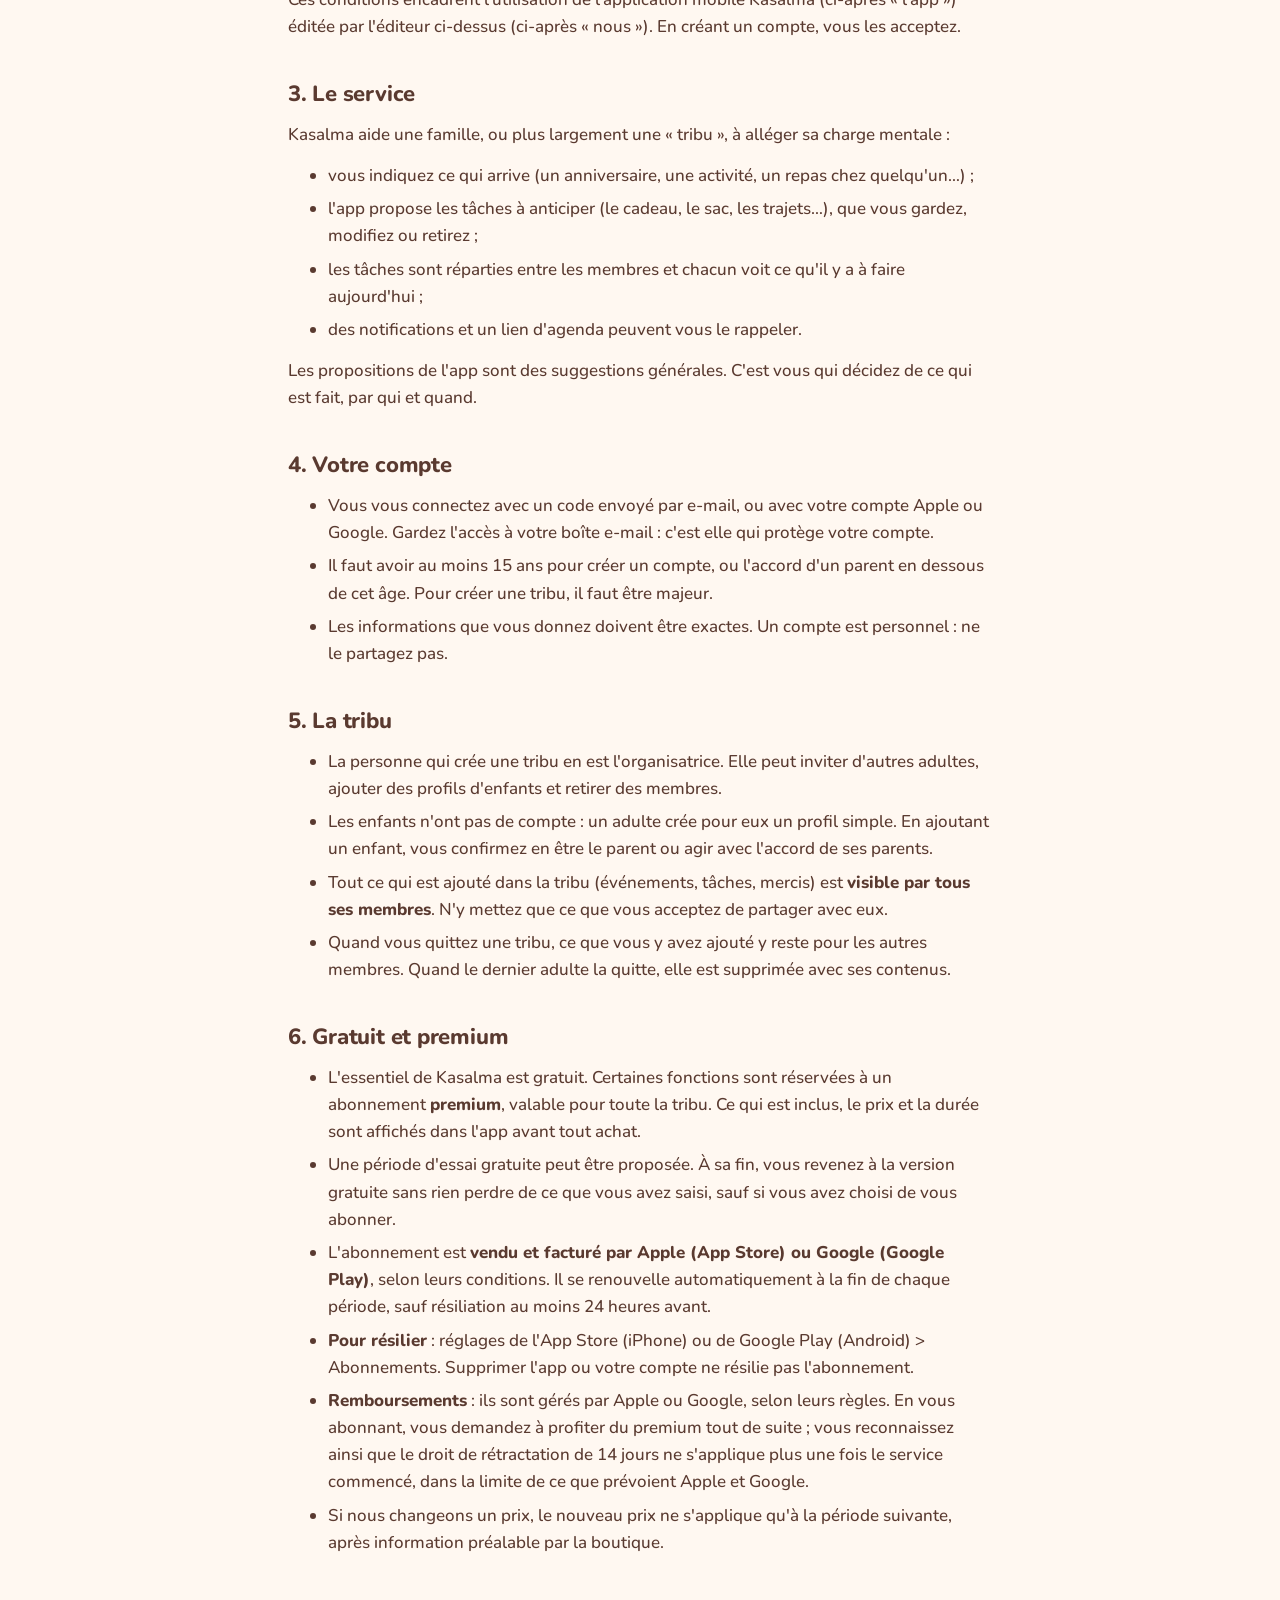
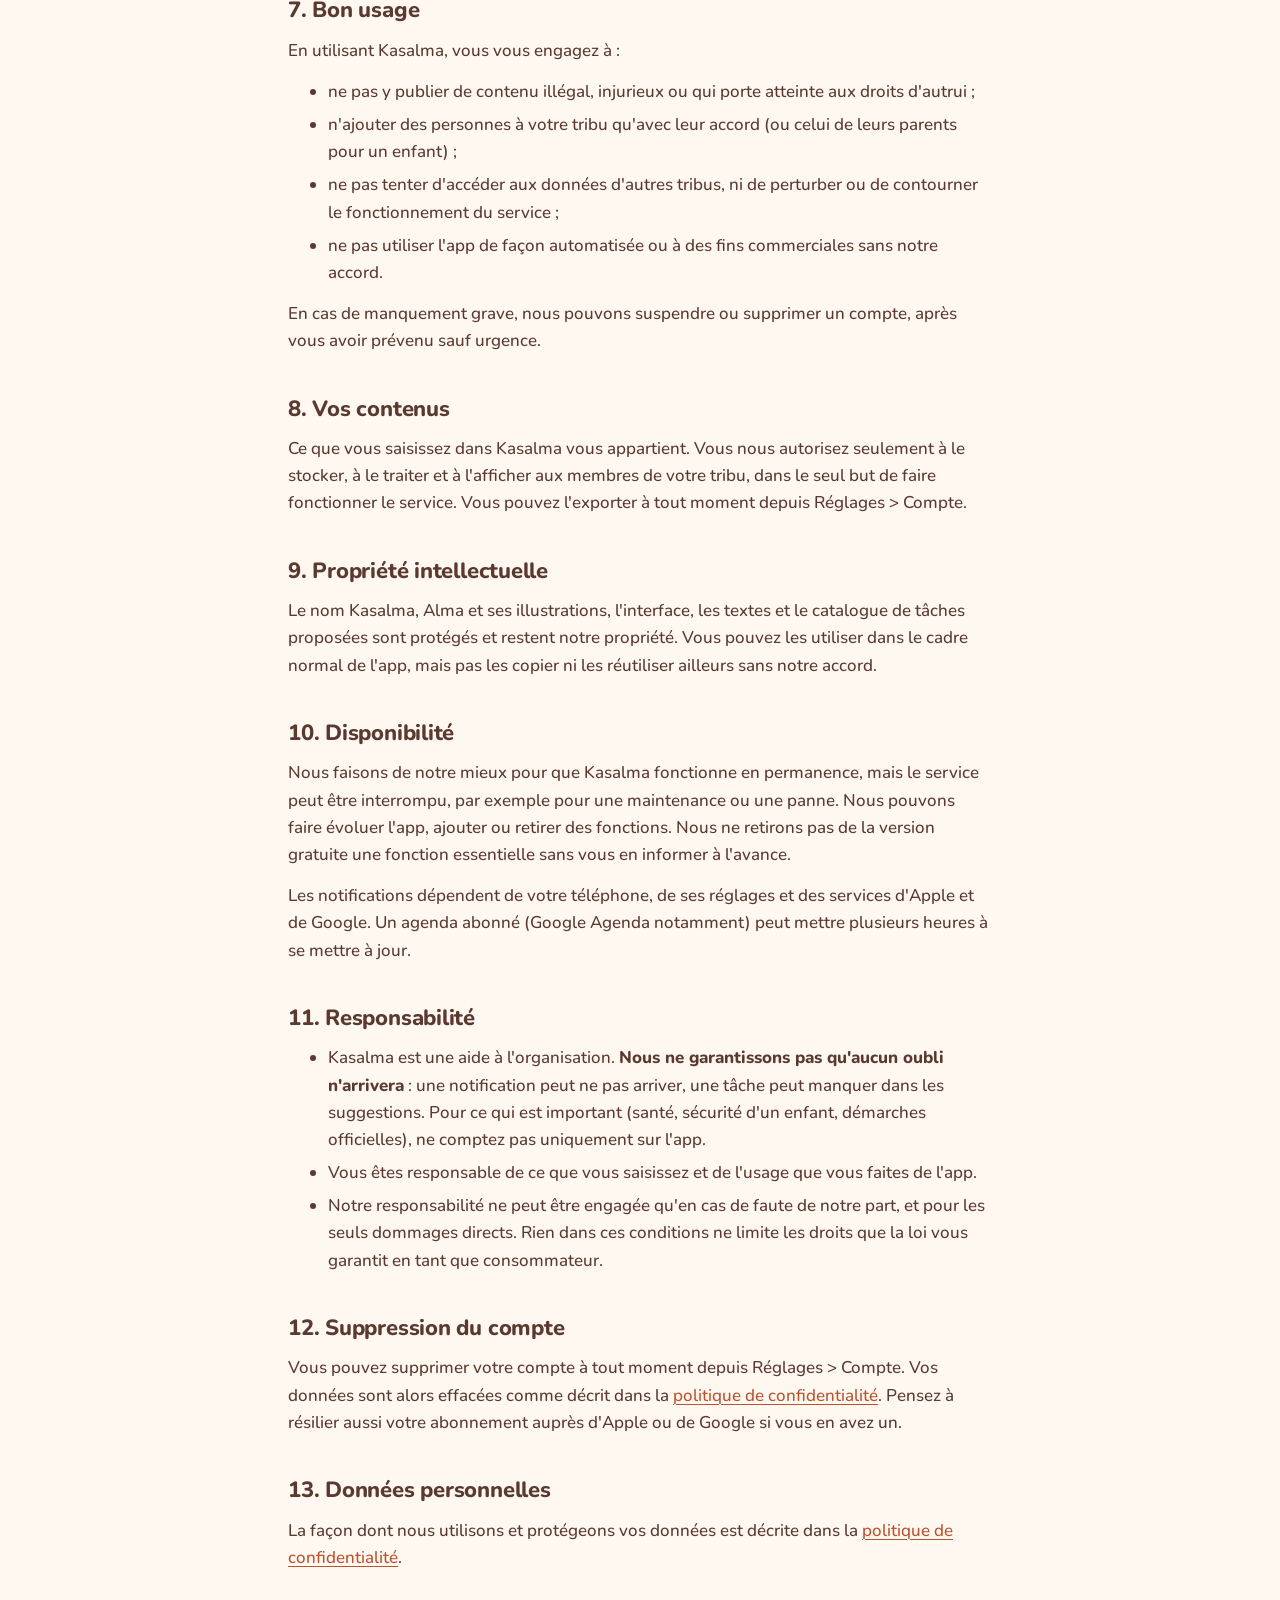
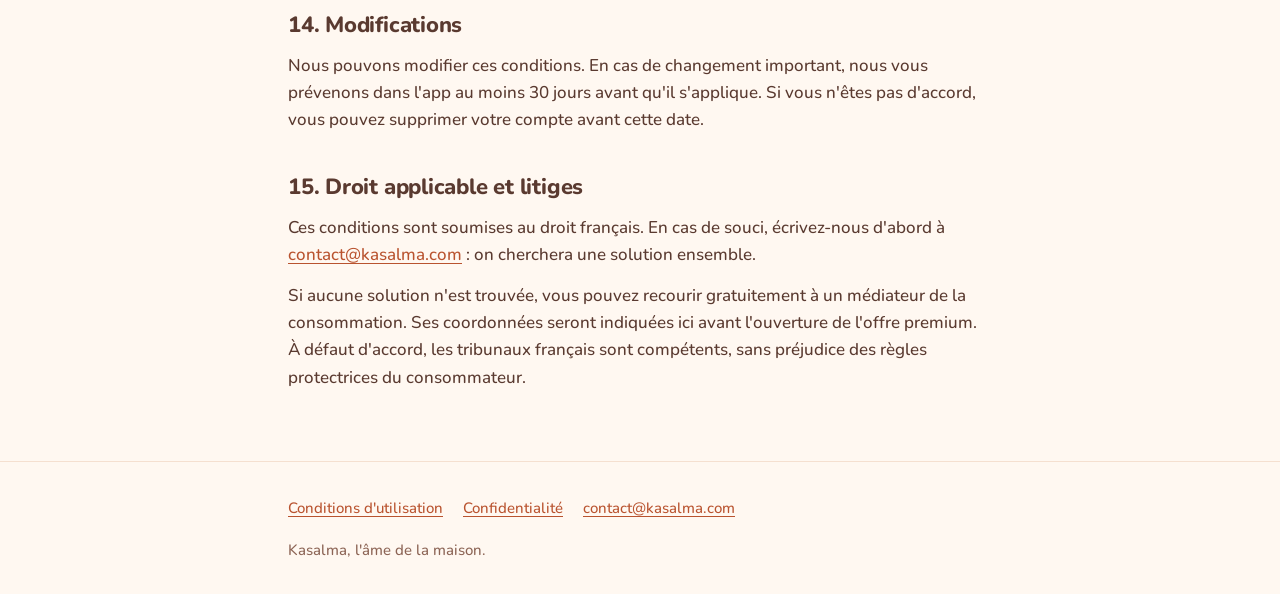
==== commit 2305aec0: "Mentions légales : éditeur, SIRET et service d'e-mails (repris de PokerPerf) Le médiateur sera nommé" ====
--- a/docs/fr/cgu/index.html
+++ b/docs/fr/cgu/index.html
@@ -65,9 +65,9 @@
 
       <h2 id="mentions">1. Mentions légales</h2>
       <ul>
-        <li><strong>Éditeur</strong> : <span class="todo">[nom, statut (entrepreneur individuel, société…), adresse]</span></li>
-        <li><strong>SIRET</strong> : <span class="todo">[à compléter]</span></li>
-        <li><strong>Directeur de la publication</strong> : <span class="todo">[nom]</span></li>
+        <li><strong>Éditeur</strong> : Rémy Ferrand, entrepreneur individuel, 66 route de Genève, 01700 Neyron, France</li>
+        <li><strong>SIRET</strong> : 537 397 218 00026</li>
+        <li><strong>Directeur de la publication</strong> : Rémy Ferrand</li>
         <li><strong>Contact</strong> : <a href="mailto:contact@kasalma.com">contact@kasalma.com</a></li>
         <li><strong>Hébergement de l'application</strong> : OVH SAS, 2 rue Kellermann, 59100 Roubaix, France</li>
         <li><strong>Hébergement de ce site</strong> : GitHub, Inc., 88 Colin P. Kelly Jr. Street, San Francisco, CA 94107, États-Unis</li>
@@ -149,7 +149,7 @@
 
       <h2 id="droit">15. Droit applicable et litiges</h2>
       <p>Ces conditions sont soumises au droit français. En cas de souci, écrivez-nous d'abord à <a href="mailto:contact@kasalma.com">contact@kasalma.com</a> : on cherchera une solution ensemble.</p>
-      <p>Si aucune solution n'est trouvée, vous pouvez recourir gratuitement au médiateur de la consommation : <span class="todo">[nom et site du médiateur]</span>. À défaut d'accord, les tribunaux français sont compétents, sans préjudice des règles protectrices du consommateur.</p>
+      <p>Si aucune solution n'est trouvée, vous pouvez recourir gratuitement à un médiateur de la consommation. Ses coordonnées seront indiquées ici avant l'ouverture de l'offre premium. À défaut d'accord, les tribunaux français sont compétents, sans préjudice des règles protectrices du consommateur.</p>
     </div>
   </main>
 
